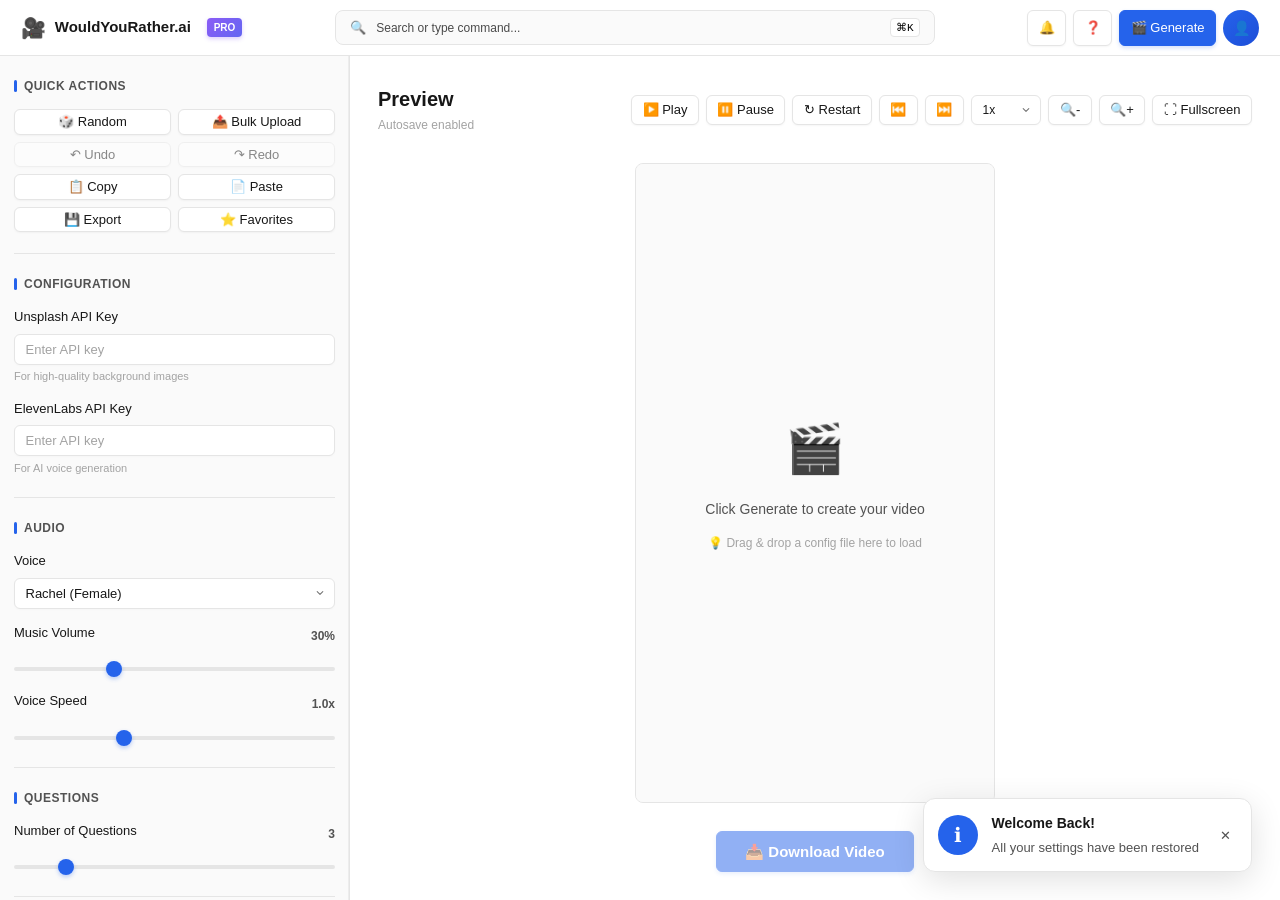
==== src/index.html @ 255e32c6 "Upload CLAUDE project files" ====
<!DOCTYPE html>
<html lang="en">
<head>
    <meta charset="UTF-8">
    <meta name="viewport" content="width=device-width, initial-scale=1.0">
    <title>WouldYouRather.ai</title>
    <link rel="icon" href="favicon.ico">
    <link rel="stylesheet" href="css/style.css">
    <link rel="stylesheet" href="css/saas-components.css">
</head>
<body>
    <!-- Top Navigation -->
    <nav class="topnav">
        <div class="nav-brand">
            <span class="nav-icon">🎥</span>
            <span class="nav-title">WouldYouRather.ai</span>
            <span class="nav-badge">Pro</span>
        </div>

        <!-- Command Palette Trigger -->
        <div class="nav-search">
            <button class="search-trigger tooltip" id="commandPalette" data-tooltip="Command Palette (⌘K)">
                <span>🔍</span>
                <span style="font-size: 12px; opacity: 0.7;">Search or type command...</span>
                <kbd style="margin-left: auto;">⌘K</kbd>
            </button>
        </div>

        <div class="nav-actions">
            <button class="btn btn-sm tooltip" id="notificationsBtn" data-tooltip="Notifications">
                <span class="notification-badge" style="display: none;">0</span>
                🔔
            </button>
            <button class="btn btn-sm tooltip" id="helpBtn" data-tooltip="Help & Documentation">❓</button>
            <button class="btn btn-sm btn-primary tooltip" id="generateBtn" data-tooltip="Generate Video (G)">🎬 Generate</button>

            <!-- Profile Dropdown -->
            <div class="profile-dropdown">
                <button class="profile-btn tooltip" id="profileBtn" data-tooltip="Account Settings">
                    <div class="profile-avatar">👤</div>
                </button>
                <div class="profile-menu hidden" id="profileMenu">
                    <div class="profile-header">
                        <div class="profile-avatar-large">👤</div>
                        <div>
                            <div class="profile-name">User</div>
                            <div class="profile-email">user@example.com</div>
                        </div>
                    </div>
                    <div class="profile-menu-items">
                        <a href="#" class="profile-menu-item" id="dashboardLink">📊 Dashboard</a>
                        <a href="#" class="profile-menu-item" id="projectsLink">📁 Projects</a>
                        <a href="#" class="profile-menu-item" id="analyticsLink">📈 Analytics</a>
                        <a href="#" class="profile-menu-item" id="settingsLink">⚙️ Settings</a>
                        <a href="#" class="profile-menu-item" id="billingLink">💳 Billing</a>
                        <div class="profile-menu-divider"></div>
                        <a href="#" class="profile-menu-item" id="themeToggle">🌙 Dark Mode</a>
                        <a href="#" class="profile-menu-item" id="keyboardShortcuts">⌨️ Shortcuts</a>
                        <a href="#" class="profile-menu-item">🚪 Sign Out</a>
                    </div>
                </div>
            </div>
        </div>
    </nav>

    <!-- Main Layout: Split Workspace -->
    <main class="workspace">
        <!-- Left: Settings Sidebar -->
        <aside class="sidebar">
            <div class="sidebar-scroll">
                <!-- Quick Actions -->
                <section class="section">
                    <h2 class="section-title">Quick Actions</h2>
                    <div class="quick-actions-grid">
                        <button class="btn btn-sm tooltip" id="randomPromptBtn" data-tooltip="Generate random prompt">🎲 Random</button>
                        <button class="btn btn-sm tooltip" id="bulkUploadBtn" data-tooltip="Upload multiple prompts">📤 Bulk Upload</button>
                        <button class="btn btn-sm tooltip" id="undoBtn" data-tooltip="Undo last change (Ctrl+Z)">↶ Undo</button>
                        <button class="btn btn-sm tooltip" id="redoBtn" data-tooltip="Redo last change (Ctrl+Y)">↷ Redo</button>
                        <button class="btn btn-sm tooltip" id="copySettingsBtn" data-tooltip="Copy settings to clipboard">📋 Copy</button>
                        <button class="btn btn-sm tooltip" id="pasteSettingsBtn" data-tooltip="Paste settings from clipboard">📄 Paste</button>
                        <button class="btn btn-sm tooltip" id="exportJsonBtn" data-tooltip="Export as JSON file">💾 Export</button>
                        <button class="btn btn-sm tooltip" id="favoritesBtn" data-tooltip="View saved favorites">⭐ Favorites</button>
                    </div>
                </section>

                <!-- API Configuration -->
                <section class="section">
                    <h2 class="section-title">Configuration</h2>
                    <div class="field">
                        <label class="label">Unsplash API Key</label>
                        <input type="text" class="input" id="unsplashKey" placeholder="Enter API key">
                        <small style="display: block; margin-top: 0.25rem; font-size: 11px; color: var(--text-lighter);">For high-quality background images</small>
                    </div>
                    <div class="field">
                        <label class="label">ElevenLabs API Key</label>
                        <input type="text" class="input" id="elevenlabsKey" placeholder="Enter API key">
                        <small style="display: block; margin-top: 0.25rem; font-size: 11px; color: var(--text-lighter);">For AI voice generation</small>
                    </div>
                </section>

                <!-- Audio Settings -->
                <section class="section">
                    <h2 class="section-title">Audio</h2>
                    <div class="field">
                        <label class="label">Voice</label>
                        <select class="input" id="voiceSelect">
                            <option value="21m00Tcm4TlvDq8ikWAM">Rachel (Female)</option>
                            <option value="AZnzlk1XvdvUeBnXmlld">Domi (Female)</option>
                            <option value="EXAVITQu4vr4xnSDxMaL">Bella (Female)</option>
                            <option value="ErXwobaYiN019PkySvjV">Antoni (Male)</option>
                            <option value="MF3mGyEYCl7XYWbV9V6O">Elli (Female)</option>
                            <option value="TxGEqnHWrfWFTfGW9XjX">Josh (Male)</option>
                            <option value="VR6AewLTigWG4xSOukaG">Arnold (Male)</option>
                            <option value="pNInz6obpgDQGcFmaJgB">Adam (Male)</option>
                        </select>
                    </div>
                    <div class="field">
                        <div class="field-row">
                            <label class="label">Music Volume</label>
                            <span class="field-value" id="volumeValue">30%</span>
                        </div>
                        <input type="range" class="slider" id="musicVolume" min="0" max="100" value="30">
                    </div>
                    <div class="field">
                        <div class="field-row">
                            <label class="label">Voice Speed</label>
                            <span class="field-value" id="voiceSpeedValue">1.0x</span>
                        </div>
                        <input type="range" class="slider" id="voiceSpeed" min="0.5" max="2" step="0.1" value="1">
                    </div>
                </section>

                <!-- Question Settings -->
                <section class="section">
                    <h2 class="section-title">Questions</h2>
                    <div class="field">
                        <div class="field-row">
                            <label class="label">Number of Questions</label>
                            <span class="field-value" id="questionCountValue">3</span>
                        </div>
                        <input type="range" class="slider" id="questionCount" min="1" max="15" value="3">
                    </div>
                </section>

                <!-- Timing Controls -->
                <section class="section">
                    <h2 class="section-title">Timing</h2>
                    <div class="field-grid">
                        <div class="field">
                            <div class="field-row">
                                <label class="label">Question Duration</label>
                                <span class="field-value" id="questionDurationValue">3s</span>
                            </div>
                            <input type="range" class="slider" id="questionDuration" min="1" max="10" step="0.5" value="3">
                        </div>
                        <div class="field">
                            <div class="field-row">
                                <label class="label">Option Duration</label>
                                <span class="field-value" id="optionDurationValue">2s</span>
                            </div>
                            <input type="range" class="slider" id="optionDuration" min="1" max="8" step="0.5" value="2">
                        </div>
                        <div class="field">
                            <div class="field-row">
                                <label class="label">Pause Duration</label>
                                <span class="field-value" id="pauseDurationValue">1s</span>
                            </div>
                            <input type="range" class="slider" id="pauseDuration" min="0" max="5" step="0.5" value="1">
                        </div>
                        <div class="field">
                            <div class="field-row">
                                <label class="label">Transition Speed</label>
                                <span class="field-value" id="transitionSpeedValue">0.5s</span>
                            </div>
                            <input type="range" class="slider" id="transitionSpeed" min="0.1" max="2" step="0.1" value="0.5">
                        </div>
                    </div>
                </section>

                <!-- Visual Settings -->
                <section class="section">
                    <h2 class="section-title">Visual</h2>
                    <div class="field-grid">
                        <div class="field">
                            <label class="label">Text Color</label>
                            <input type="color" class="input input-color" id="textColor" value="#ffffff">
                        </div>
                        <div class="field">
                            <label class="label">Background Color</label>
                            <input type="color" class="input input-color" id="bgColor" value="#000000">
                        </div>
                        <div class="field">
                            <label class="label">Font Size</label>
                            <select class="input" id="fontSize">
                                <option value="small">Small</option>
                                <option value="medium" selected>Medium</option>
                                <option value="large">Large</option>
                                <option value="xl">Extra Large</option>
                            </select>
                        </div>
                        <div class="field">
                            <label class="label">Image Filter</label>
                            <select class="input" id="imageFilter">
                                <option value="none">None</option>
                                <option value="blur">Blur</option>
                                <option value="darken">Darken</option>
                                <option value="grayscale">Grayscale</option>
                            </select>
                        </div>
                    </div>
                    <div class="field">
                        <div class="field-row">
                            <label class="label">Image Zoom</label>
                            <span class="field-value" id="imageZoomValue">1.2x</span>
                        </div>
                        <input type="range" class="slider" id="imageZoom" min="1" max="2" step="0.1" value="1.2">
                    </div>
                </section>

                <!-- Engagement Options -->
                <section class="section">
                    <h2 class="section-title">Engagement</h2>
                    <div class="engagement-grid">
                        <label class="checkbox">
                            <input type="checkbox" id="commentEngagement" checked>
                            <span>Comment Hook</span>
                        </label>
                        <label class="checkbox">
                            <input type="checkbox" id="shareEngagement" checked>
                            <span>Share Hook</span>
                        </label>
                        <label class="checkbox">
                            <input type="checkbox" id="followEngagement">
                            <span>Follow Hook</span>
                        </label>
                        <label class="checkbox">
                            <input type="checkbox" id="likeEngagement">
                            <span>Like Hook</span>
                        </label>
                    </div>
                </section>

                <!-- Timing Presets -->
                <section class="section">
                    <h2 class="section-title">Presets</h2>
                    <div class="preset-grid">
                        <button class="preset" onclick="videoGenerator.applyPreset('fast')">⚡ Fast</button>
                        <button class="preset preset-active" onclick="videoGenerator.applyPreset('balanced')">⚖️ Balanced</button>
                        <button class="preset" onclick="videoGenerator.applyPreset('cinematic')">🎬 Cinematic</button>
                        <button class="preset" onclick="videoGenerator.applyPreset('viral')">🔥 Viral</button>
                    </div>
                </section>

                <!-- Quick Templates -->
                <section class="section">
                    <h2 class="section-title">Quick Templates</h2>
                    <div class="field">
                        <select class="input" id="templateSelect">
                            <option value="">Select template...</option>
                            <option value="youtube-shorts">YouTube Shorts</option>
                            <option value="tiktok">TikTok Viral</option>
                            <option value="instagram-reels">Instagram Reels</option>
                            <option value="professional">Professional</option>
                            <option value="minimalist">Minimalist</option>
                            <option value="colorful">Colorful & Bold</option>
                        </select>
                    </div>
                    <button class="btn btn-sm" id="saveTemplateBtn" style="width: 100%; margin-top: 0.5rem;">💾 Save Current as Template</button>
                </section>

                <!-- Output Settings -->
                <section class="section">
                    <h2 class="section-title">Output</h2>
                    <div class="field-grid">
                        <div class="field">
                            <label class="label">Quality</label>
                            <select class="input" id="videoQuality">
                                <option value="720">720p (HD)</option>
                                <option value="1080" selected>1080p (Full HD)</option>
                                <option value="1440">1440p (2K)</option>
                                <option value="2160">2160p (4K)</option>
                            </select>
                        </div>
                        <div class="field">
                            <label class="label">Frame Rate</label>
                            <select class="input" id="fps">
                                <option value="24">24 FPS (Cinema)</option>
                                <option value="30" selected>30 FPS (Standard)</option>
                                <option value="60">60 FPS (Smooth)</option>
                            </select>
                        </div>
                    </div>
                    <div class="field">
                        <label class="label">Aspect Ratio</label>
                        <select class="input" id="aspectRatio">
                            <option value="9:16" selected>9:16 (Vertical - TikTok/Reels)</option>
                            <option value="1:1">1:1 (Square - Instagram)</option>
                            <option value="16:9">16:9 (Horizontal - YouTube)</option>
                            <option value="4:5">4:5 (Portrait - Instagram)</option>
                        </select>
                    </div>
                </section>

                <!-- Advanced Options -->
                <section class="section">
                    <h2 class="section-title">Advanced</h2>
                    <label class="checkbox">
                        <input type="checkbox" id="autoGenerate">
                        <span>Auto-generate on settings change</span>
                    </label>
                    <label class="checkbox">
                        <input type="checkbox" id="autoDownload">
                        <span>Auto-download when complete</span>
                    </label>
                    <label class="checkbox">
                        <input type="checkbox" id="showTimestamps" checked>
                        <span>Show timestamps in preview</span>
                    </label>
                    <label class="checkbox">
                        <input type="checkbox" id="enableAnimations" checked>
                        <span>Enable text animations</span>
                    </label>
                    <label class="checkbox">
                        <input type="checkbox" id="loopPreview">
                        <span>Loop preview playback</span>
                    </label>
                    <label class="checkbox">
                        <input type="checkbox" id="showNotifications" checked>
                        <span>Show desktop notifications</span>
                    </label>
                </section>

                <!-- Recent History -->
                <section class="section">
                    <h2 class="section-title">Recent History</h2>
                    <div id="recentHistory" style="font-size: 12px; color: var(--text-light);">
                        <p style="padding: 0.5rem; text-align: center;">No recent projects</p>
                    </div>
                </section>
            </div>
        </aside>

        <!-- Center: Preview Area -->
        <section class="preview-area">
            <div class="preview-header">
                <div>
                    <h1 class="preview-title">Preview</h1>
                    <small style="font-size: 12px; color: var(--text-lighter);" id="autosaveStatus">Autosave enabled</small>
                </div>
                <div class="preview-actions">
                    <button class="btn btn-sm tooltip" id="playBtn" data-tooltip="Play Preview (Space)">▶️ Play</button>
                    <button class="btn btn-sm tooltip" id="pauseBtn" data-tooltip="Pause Preview (Space)">⏸️ Pause</button>
                    <button class="btn btn-sm tooltip" id="restartBtn" data-tooltip="Restart Preview (R)">↻ Restart</button>
                    <button class="btn btn-sm tooltip" id="prevFrameBtn" data-tooltip="Previous Frame (←)">⏮️</button>
                    <button class="btn btn-sm tooltip" id="nextFrameBtn" data-tooltip="Next Frame (→)">⏭️</button>
                    <select class="input" id="playbackSpeed" style="width: auto; font-size: 12px;">
                        <option value="0.25">0.25x</option>
                        <option value="0.5">0.5x</option>
                        <option value="1" selected>1x</option>
                        <option value="1.5">1.5x</option>
                        <option value="2">2x</option>
                    </select>
                    <button class="btn btn-sm tooltip" id="zoomOutBtn" data-tooltip="Zoom Out">🔍-</button>
                    <button class="btn btn-sm tooltip" id="zoomInBtn" data-tooltip="Zoom In">🔍+</button>
                    <button class="btn btn-sm tooltip" id="fullscreenBtn" data-tooltip="Fullscreen (F)">⛶ Fullscreen</button>
                </div>
            </div>

            <!-- Video Canvas -->
            <div class="canvas-wrapper">
                <div class="canvas-container" id="dropZone">
                    <canvas id="previewCanvas" class="canvas"></canvas>
                    <div class="canvas-overlay" id="previewOverlay">
                        <div class="overlay-icon">🎬</div>
                        <p class="overlay-text">Click Generate to create your video</p>
                        <p style="font-size: 12px; color: var(--text-lighter); margin-top: 1rem;">💡 Drag & drop a config file here to load</p>
                    </div>
                </div>
            </div>

            <!-- Timeline -->
            <div class="timeline" id="timelineContainer" style="display: none;">
                <div class="timeline-header">
                    <span class="timeline-time" id="currentTime">0:00</span>
                    <span class="timeline-time" id="totalDuration">0:00</span>
                </div>
                <div class="timeline-track" id="timelineTrack"></div>
            </div>

            <!-- Status -->
            <div class="status hidden" id="statusPanel">
                <div class="status-info">
                    <span class="status-icon">⏳</span>
                    <span class="status-text" id="statusText">Generating...</span>
                </div>
                <div class="status-bar">
                    <div class="status-progress" id="progressFill"></div>
                </div>
            </div>

            <!-- Download -->
            <div class="download-area">
                <button class="btn btn-large btn-primary tooltip" id="downloadBtn" data-tooltip="Download Video (D)" disabled>
                    <span>📥 Download Video</span>
                </button>
            </div>
        </section>
    </main>

    <!-- Hidden Elements -->
    <input type="file" id="configFileInput" accept=".json" style="display: none;">

    <!-- Keyboard Shortcuts Modal -->
    <div class="modal hidden" id="shortcutsModal">
        <div class="modal-overlay" id="shortcutsOverlay"></div>
        <div class="modal-content">
            <div class="modal-header">
                <h2 class="modal-title">⌨️ Keyboard Shortcuts</h2>
                <button class="modal-close" id="closeShortcuts">✕</button>
            </div>
            <div class="modal-body">
                <div class="shortcuts-grid">
                    <div class="shortcut-item">
                        <kbd>Space</kbd>
                        <span>Play/Pause</span>
                    </div>
                    <div class="shortcut-item">
                        <kbd>R</kbd>
                        <span>Restart</span>
                    </div>
                    <div class="shortcut-item">
                        <kbd>G</kbd>
                        <span>Generate</span>
                    </div>
                    <div class="shortcut-item">
                        <kbd>D</kbd>
                        <span>Download</span>
                    </div>
                    <div class="shortcut-item">
                        <kbd>S</kbd>
                        <span>Save Config</span>
                    </div>
                    <div class="shortcut-item">
                        <kbd>L</kbd>
                        <span>Load Config</span>
                    </div>
                    <div class="shortcut-item">
                        <kbd>P</kbd>
                        <span>Prompts</span>
                    </div>
                    <div class="shortcut-item">
                        <kbd>T</kbd>
                        <span>Toggle Theme</span>
                    </div>
                    <div class="shortcut-item">
                        <kbd>F</kbd>
                        <span>Fullscreen</span>
                    </div>
                    <div class="shortcut-item">
                        <kbd>←</kbd>
                        <span>Previous Frame</span>
                    </div>
                    <div class="shortcut-item">
                        <kbd>→</kbd>
                        <span>Next Frame</span>
                    </div>
                    <div class="shortcut-item">
                        <kbd>Ctrl+Z</kbd>
                        <span>Undo</span>
                    </div>
                    <div class="shortcut-item">
                        <kbd>Ctrl+Y</kbd>
                        <span>Redo</span>
                    </div>
                    <div class="shortcut-item">
                        <kbd>Ctrl+C</kbd>
                        <span>Copy Settings</span>
                    </div>
                    <div class="shortcut-item">
                        <kbd>Ctrl+V</kbd>
                        <span>Paste Settings</span>
                    </div>
                    <div class="shortcut-item">
                        <kbd>?</kbd>
                        <span>Show Shortcuts</span>
                    </div>
                </div>
            </div>
        </div>
    </div>

    <!-- Favorites Modal -->
    <div class="modal hidden" id="favoritesModal">
        <div class="modal-overlay" id="favoritesOverlay"></div>
        <div class="modal-content">
            <div class="modal-header">
                <h2 class="modal-title">⭐ Favorite Settings</h2>
                <button class="modal-close" id="closeFavorites">✕</button>
            </div>
            <div class="modal-body">
                <div id="favoritesList" style="display: grid; gap: 0.75rem;">
                    <p style="text-align: center; color: var(--text-light);">No favorites saved yet</p>
                </div>
            </div>
        </div>
    </div>

    <!-- Notification Toast -->
    <div class="toast hidden" id="notificationToast">
        <div class="toast-icon" id="toastIcon">✓</div>
        <div class="toast-content">
            <div class="toast-title" id="toastTitle">Success</div>
            <div class="toast-message" id="toastMessage">Action completed successfully</div>
        </div>
        <button class="toast-close" id="toastClose">✕</button>
    </div>

    <!-- Comparison View -->
    <div class="modal hidden" id="comparisonModal">
        <div class="modal-overlay" id="comparisonOverlay"></div>
        <div class="modal-content" style="max-width: 1200px;">
            <div class="modal-header">
                <h2 class="modal-title">⚖️ Settings Comparison</h2>
                <button class="modal-close" id="closeComparison">✕</button>
            </div>
            <div class="modal-body">
                <div style="display: grid; grid-template-columns: 1fr 1fr; gap: 2rem;">
                    <div>
                        <h3 style="font-size: 14px; font-weight: 600; margin-bottom: 1rem;">Current Settings</h3>
                        <div id="currentSettingsView" style="font-size: 12px; font-family: monospace; background: var(--surface); padding: 1rem; border-radius: 6px; max-height: 400px; overflow-y: auto;"></div>
                    </div>
                    <div>
                        <h3 style="font-size: 14px; font-weight: 600; margin-bottom: 1rem;">Saved Settings</h3>
                        <div id="savedSettingsView" style="font-size: 12px; font-family: monospace; background: var(--surface); padding: 1rem; border-radius: 6px; max-height: 400px; overflow-y: auto;"></div>
                    </div>
                </div>
            </div>
        </div>
    </div>

    <!-- Command Palette -->
    <div class="modal hidden" id="commandPaletteModal">
        <div class="modal-overlay" id="commandPaletteOverlay"></div>
        <div class="command-palette">
            <div class="command-search">
                <span class="command-search-icon">🔍</span>
                <input type="text" class="command-input" id="commandInput" placeholder="Type a command or search..." autocomplete="off">
                <kbd>ESC</kbd>
            </div>
            <div class="command-results" id="commandResults">
                <div class="command-section">
                    <div class="command-section-title">Quick Actions</div>
                    <div class="command-item" data-action="generate">
                        <span class="command-icon">🎬</span>
                        <div class="command-info">
                            <div class="command-name">Generate Video</div>
                            <div class="command-desc">Create a new video with current settings</div>
                        </div>
                        <kbd>G</kbd>
                    </div>
                    <div class="command-item" data-action="save">
                        <span class="command-icon">💾</span>
                        <div class="command-info">
                            <div class="command-name">Save Settings</div>
                            <div class="command-desc">Save current configuration</div>
                        </div>
                        <kbd>S</kbd>
                    </div>
                    <div class="command-item" data-action="export">
                        <span class="command-icon">📤</span>
                        <div class="command-info">
                            <div class="command-name">Export as JSON</div>
                            <div class="command-desc">Download settings file</div>
                        </div>
                    </div>
                </div>
                <div class="command-section">
                    <div class="command-section-title">Navigation</div>
                    <div class="command-item" data-action="dashboard">
                        <span class="command-icon">📊</span>
                        <div class="command-info">
                            <div class="command-name">Dashboard</div>
                            <div class="command-desc">View analytics and overview</div>
                        </div>
                    </div>
                    <div class="command-item" data-action="projects">
                        <span class="command-icon">📁</span>
                        <div class="command-info">
                            <div class="command-name">Projects</div>
                            <div class="command-desc">Manage all your projects</div>
                        </div>
                    </div>
                    <div class="command-item" data-action="analytics">
                        <span class="command-icon">📈</span>
                        <div class="command-info">
                            <div class="command-name">Analytics</div>
                            <div class="command-desc">Detailed usage statistics</div>
                        </div>
                    </div>
                </div>
                <div class="command-section">
                    <div class="command-section-title">Templates</div>
                    <div class="command-item" data-action="template-youtube">
                        <span class="command-icon">📺</span>
                        <div class="command-info">
                            <div class="command-name">YouTube Shorts Template</div>
                            <div class="command-desc">Optimized for YouTube vertical content</div>
                        </div>
                    </div>
                    <div class="command-item" data-action="template-tiktok">
                        <span class="command-icon">🎵</span>
                        <div class="command-info">
                            <div class="command-name">TikTok Viral Template</div>
                            <div class="command-desc">Perfect for TikTok engagement</div>
                        </div>
                    </div>
                </div>
            </div>
        </div>
    </div>

    <!-- Dashboard View -->
    <div class="view-container hidden" id="dashboardView">
        <div class="view-content">
            <div class="view-header">
                <h1 class="view-title">📊 Dashboard</h1>
                <button class="btn btn-sm" onclick="showView('workspace')">← Back to Editor</button>
            </div>

            <!-- Stats Grid -->
            <div class="stats-grid">
                <div class="stat-card">
                    <div class="stat-icon">🎬</div>
                    <div class="stat-value">0</div>
                    <div class="stat-label">Videos Created</div>
                    <div class="stat-change neutral">Start creating videos</div>
                </div>
                <div class="stat-card">
                    <div class="stat-icon">⏱️</div>
                    <div class="stat-value">0s</div>
                    <div class="stat-label">Total Duration</div>
                    <div class="stat-change neutral">-</div>
                </div>
                <div class="stat-card">
                    <div class="stat-icon">💾</div>
                    <div class="stat-value">0 B</div>
                    <div class="stat-label">Storage Used</div>
                    <div class="stat-change neutral">-</div>
                </div>
                <div class="stat-card">
                    <div class="stat-icon">📈</div>
                    <div class="stat-value">-</div>
                    <div class="stat-label">Total Views</div>
                    <div class="stat-change neutral">Coming soon</div>
                </div>
            </div>

            <!-- Activity -->
            <div class="dashboard-section">
                <h2 class="section-header">Recent Activity</h2>
                <div class="activity-list">
                    <p style="text-align: center; padding: 2rem; color: var(--text-light);">No activity yet</p>
                </div>
            </div>
        </div>
    </div>

    <!-- Projects View -->
    <div class="view-container hidden" id="projectsView">
        <div class="view-content">
            <div class="view-header">
                <h1 class="view-title">📁 Projects</h1>
                <div style="display: flex; gap: 0.5rem;">
                    <button class="btn btn-sm btn-primary" id="newProjectBtn">+ New Project</button>
                    <button class="btn btn-sm" onclick="showView('workspace')">← Back to Editor</button>
                </div>
            </div>

            <!-- Project Filters -->
            <div class="project-filters">
                <input type="text" class="input" placeholder="🔍 Search projects..." id="projectSearch">
                <select class="input" id="projectSort">
                    <option>Sort by: Recent</option>
                    <option>Sort by: Name</option>
                    <option>Sort by: Date Created</option>
                    <option>Sort by: Last Modified</option>
                </select>
                <select class="input" id="projectFilter">
                    <option>All Projects</option>
                    <option>YouTube Shorts</option>
                    <option>TikTok</option>
                    <option>Instagram Reels</option>
                    <option>Archived</option>
                </select>
            </div>

            <!-- Projects Grid -->
            <div class="projects-grid" id="projectsGrid">
                <!-- Projects will be rendered here -->
            </div>
        </div>
    </div>

    <!-- Analytics View -->
    <div class="view-container hidden" id="analyticsView">
        <div class="view-content">
            <div class="view-header">
                <h1 class="view-title">📈 Analytics</h1>
                <button class="btn btn-sm" onclick="showView('workspace')">← Back to Editor</button>
            </div>

            <!-- Analytics coming soon -->
            <div style="text-align: center; padding: 4rem; color: var(--text-light);">
                <div style="font-size: 64px; margin-bottom: 1rem;">📊</div>
                <h2 style="font-size: 24px; margin-bottom: 0.5rem;">Analytics Dashboard</h2>
                <p>Detailed analytics and insights coming soon</p>
            </div>
        </div>
    </div>

    <!-- Notifications Panel -->
    <div class="notifications-panel hidden" id="notificationsPanel">
        <div class="notifications-header">
            <h3>Notifications</h3>
            <button class="btn btn-sm">Mark all read</button>
        </div>
        <div class="notifications-list">
            <p style="text-align: center; padding: 2rem; color: var(--text-light);">No notifications yet</p>
        </div>
    </div>

    <!-- Scripts -->
    <script src="config.js"></script>
    <script src="js/app-enhancements.js"></script>
    <script src="js/advanced-features.js"></script>
    <script src="js/saas-features.js"></script>
    <script src="js/prompt-manager.js"></script>
    <script src="js/engagement-manager.js"></script>
    <script src="libs/ffmpeg/ffmpeg.js"></script>
    <script src="js/video-generator.js"></script>
    <script src="js/app.js"></script>
</body>
</html>
---- src/css/style.css ----
/* ============================================
   PRODUCTION-READY 2025 LAYOUT
   Completely New Structure
   ============================================ */

/* === RESET === */
* {
    margin: 0;
    padding: 0;
    box-sizing: border-box;
}

/* === DESIGN SYSTEM === */
:root {
    /* Colors */
    --gray-50: #fafafa;
    --gray-100: #f5f5f5;
    --gray-200: #e5e5e5;
    --gray-300: #d4d4d4;
    --gray-400: #a3a3a3;
    --gray-500: #737373;
    --gray-600: #525252;
    --gray-700: #404040;
    --gray-800: #262626;
    --gray-900: #171717;

    --blue: #2563eb;
    --blue-hover: #1d4ed8;
    --green: #16a34a;
    --red: #dc2626;

    /* Theme */
    --bg: #ffffff;
    --surface: #fafafa;
    --border: #e5e5e5;
    --text: #171717;
    --text-light: #525252;
    --text-lighter: #a3a3a3;

    /* Spacing */
    --gap: 1rem;
    --section-gap: 1.5rem;

    /* Layout */
    --nav-height: 56px;
    --sidebar-width: 420px;
}

/* Dark Mode */
@media (prefers-color-scheme: dark) {
    :root {
        --bg: #0a0a0a;
        --surface: #171717;
        --border: #262626;
        --text: #fafafa;
        --text-light: #a3a3a3;
        --text-lighter: #737373;
    }
}

/* === BASE === */
html, body {
    height: 100%;
    font-family: -apple-system, BlinkMacSystemFont, "Segoe UI", Roboto, sans-serif;
    font-size: 14px;
    line-height: 1.5;
    color: var(--text);
    background: var(--bg);
    -webkit-font-smoothing: antialiased;
}

/* === TOP NAVIGATION === */
.topnav {
    height: var(--nav-height);
    display: flex;
    align-items: center;
    justify-content: space-between;
    padding: 0 1.5rem;
    border-bottom: 1px solid var(--border);
    background: var(--bg);
    position: sticky;
    top: 0;
    z-index: 100;
    backdrop-filter: blur(8px);
    background: rgba(255, 255, 255, 0.95);
}

.topnav > * {
    max-width: 2400px;
}

@media (prefers-color-scheme: dark) {
    .topnav {
        background: rgba(10, 10, 10, 0.95);
    }
}

.nav-brand {
    display: flex;
    align-items: center;
    gap: 0.625rem;
    font-weight: 600;
    font-size: 15px;
}

.nav-icon {
    font-size: 20px;
}

.nav-actions {
    display: flex;
    gap: 0.5rem;
}

/* === WORKSPACE === */
.workspace {
    display: grid;
    grid-template-columns: var(--sidebar-width) 1fr;
    height: calc(100vh - var(--nav-height));
    max-width: 2400px;
    margin: 0 auto;
    box-shadow: 0 0 0 1px var(--border);
}

/* === SIDEBAR === */
.sidebar {
    border-right: 1px solid var(--border);
    background: var(--surface);
    overflow: hidden;
    box-shadow: inset -1px 0 0 rgba(0, 0, 0, 0.05);
}

.sidebar-scroll {
    height: 100%;
    overflow-y: auto;
    padding: 1.5rem 1rem;
}

.sidebar-scroll:hover {
    padding-right: 0.875rem;
}

.sidebar-scroll::-webkit-scrollbar {
    width: 6px;
}

.sidebar-scroll::-webkit-scrollbar-thumb {
    background: var(--border);
    border-radius: 3px;
}

/* Section */
.section {
    margin-bottom: var(--section-gap);
    padding-bottom: var(--section-gap);
    border-bottom: 1px solid var(--border);
    animation: fadeIn 400ms ease;
}

@keyframes fadeIn {
    from {
        opacity: 0;
        transform: translateY(8px);
    }
    to {
        opacity: 1;
        transform: translateY(0);
    }
}

.section:last-child {
    border-bottom: none;
}

.section-title {
    font-size: 12px;
    font-weight: 600;
    text-transform: uppercase;
    letter-spacing: 0.5px;
    color: var(--text-light);
    margin-bottom: 1rem;
    display: flex;
    align-items: center;
    gap: 0.5rem;
}

.section-title::before {
    content: '';
    width: 3px;
    height: 12px;
    background: var(--blue);
    border-radius: 2px;
}

/* Field */
.field {
    margin-bottom: 1rem;
}

.field:last-child {
    margin-bottom: 0;
}

.field-row {
    display: flex;
    justify-content: space-between;
    align-items: center;
    margin-bottom: 0.5rem;
}

.label {
    display: block;
    font-size: 13px;
    font-weight: 500;
    color: var(--text);
    margin-bottom: 0.5rem;
}

.field-value {
    font-size: 12px;
    font-weight: 600;
    color: var(--text-light);
    font-variant-numeric: tabular-nums;
}

/* Input */
.input {
    width: 100%;
    padding: 0.5rem 0.75rem;
    font-size: 13px;
    font-family: inherit;
    color: var(--text);
    background: var(--bg);
    border: 1px solid var(--border);
    border-radius: 6px;
    outline: none;
    transition: all 200ms ease;
    box-shadow: 0 1px 2px rgba(0, 0, 0, 0.02);
}

.input:hover {
    border-color: var(--gray-400);
}

.input:focus {
    border-color: var(--blue);
    box-shadow: 0 0 0 3px rgba(37, 99, 235, 0.1);
}

.input::placeholder {
    color: var(--text-lighter);
}

select.input {
    cursor: pointer;
    appearance: none;
    background-image: url("data:image/svg+xml,%3Csvg xmlns='http://www.w3.org/2000/svg' fill='none' viewBox='0 0 20 20'%3E%3Cpath stroke='%23737373' stroke-linecap='round' stroke-linejoin='round' stroke-width='1.5' d='M6 8l4 4 4-4'/%3E%3C/svg%3E");
    background-position: right 0.5rem center;
    background-repeat: no-repeat;
    background-size: 1rem;
    padding-right: 2rem;
}

/* Slider */
.slider {
    -webkit-appearance: none;
    width: 100%;
    height: 4px;
    background: var(--border);
    border-radius: 2px;
    outline: none;
    cursor: pointer;
    transition: all 200ms ease;
}

.slider:hover {
    height: 5px;
}

.slider::-webkit-slider-thumb {
    -webkit-appearance: none;
    width: 16px;
    height: 16px;
    background: var(--blue);
    border-radius: 50%;
    cursor: pointer;
    transition: all 200ms ease;
    box-shadow: 0 2px 4px rgba(37, 99, 235, 0.3);
}

.slider::-webkit-slider-thumb:hover {
    transform: scale(1.15);
    box-shadow: 0 3px 8px rgba(37, 99, 235, 0.4);
}

.slider::-moz-range-thumb {
    width: 16px;
    height: 16px;
    background: var(--blue);
    border: none;
    border-radius: 50%;
    cursor: pointer;
    transition: all 200ms ease;
    box-shadow: 0 2px 4px rgba(37, 99, 235, 0.3);
}

.slider::-moz-range-thumb:hover {
    transform: scale(1.15);
    box-shadow: 0 3px 8px rgba(37, 99, 235, 0.4);
}

/* Checkbox */
.checkbox {
    display: flex;
    align-items: center;
    gap: 0.5rem;
    padding: 0.5rem 0;
    cursor: pointer;
    user-select: none;
    transition: all 200ms ease;
}

.checkbox:hover {
    padding-left: 0.25rem;
}

.checkbox input[type="checkbox"] {
    width: 18px;
    height: 18px;
    border: 2px solid var(--border);
    border-radius: 4px;
    cursor: pointer;
    appearance: none;
    background: var(--bg);
    transition: all 200ms ease;
    flex-shrink: 0;
    position: relative;
}

.checkbox input[type="checkbox"]:hover {
    border-color: var(--blue);
}

.checkbox input[type="checkbox"]:checked {
    background: var(--blue);
    border-color: var(--blue);
    box-shadow: 0 2px 4px rgba(37, 99, 235, 0.2);
}

.checkbox input[type="checkbox"]:checked::after {
    content: '✓';
    display: block;
    text-align: center;
    color: white;
    font-size: 11px;
    font-weight: 700;
    line-height: 14px;
    animation: checkmark 200ms ease;
}

@keyframes checkmark {
    0% {
        transform: scale(0) rotate(-45deg);
        opacity: 0;
    }
    50% {
        transform: scale(1.2) rotate(0deg);
    }
    100% {
        transform: scale(1) rotate(0deg);
        opacity: 1;
    }
}

.checkbox span {
    font-size: 13px;
    color: var(--text);
    transition: color 200ms ease;
}

.checkbox:hover span {
    color: var(--blue);
}

/* Quick Actions Grid */
.quick-actions-grid {
    display: grid;
    grid-template-columns: repeat(2, 1fr);
    gap: 0.5rem;
}

@media (min-width: 1600px) {
    .quick-actions-grid {
        grid-template-columns: repeat(4, 1fr);
    }
}

/* Field Grid */
.field-grid {
    display: grid;
    grid-template-columns: repeat(2, 1fr);
    gap: 1rem;
}

/* Engagement Grid */
.engagement-grid {
    display: grid;
    grid-template-columns: repeat(2, 1fr);
    gap: 0.5rem;
}

/* Preset Grid */
.preset-grid {
    display: grid;
    grid-template-columns: repeat(2, 1fr);
    gap: 0.5rem;
}

.preset {
    padding: 0.75rem;
    font-size: 13px;
    font-weight: 500;
    text-align: center;
    background: var(--bg);
    border: 1px solid var(--border);
    border-radius: 6px;
    cursor: pointer;
    transition: all 200ms ease;
    box-shadow: 0 1px 2px rgba(0, 0, 0, 0.04);
    position: relative;
    overflow: hidden;
}

.preset::before {
    content: '';
    position: absolute;
    inset: 0;
    background: linear-gradient(135deg, transparent 0%, rgba(37, 99, 235, 0.05) 100%);
    opacity: 0;
    transition: opacity 200ms ease;
}

.preset:hover {
    border-color: var(--blue);
    transform: translateY(-1px);
    box-shadow: 0 2px 4px rgba(0, 0, 0, 0.08);
}

.preset:hover::before {
    opacity: 1;
}

.preset-active {
    background: var(--blue);
    border-color: var(--blue);
    color: white;
    box-shadow: 0 2px 8px rgba(37, 99, 235, 0.3);
}

.preset-active::before {
    display: none;
}

/* Color Input */
.input-color {
    height: 40px;
    padding: 0.25rem;
    cursor: pointer;
}

.input-color::-webkit-color-swatch-wrapper {
    padding: 0;
}

.input-color::-webkit-color-swatch {
    border: none;
    border-radius: 4px;
}

.input-color::-moz-color-swatch {
    border: none;
    border-radius: 4px;
}

/* === PREVIEW AREA === */
.preview-area {
    display: flex;
    flex-direction: column;
    overflow-y: auto;
    padding: 2rem;
}

.preview-header {
    display: flex;
    align-items: center;
    justify-content: space-between;
    margin-bottom: 2rem;
}

.preview-title {
    font-size: 20px;
    font-weight: 600;
}

.preview-actions {
    display: flex;
    gap: 0.5rem;
}

/* Canvas Wrapper - Centered */
.canvas-wrapper {
    flex: 1;
    display: flex;
    align-items: center;
    justify-content: center;
    min-height: 500px;
}

.canvas-container {
    position: relative;
    width: 100%;
    max-width: 360px;
    aspect-ratio: 9 / 16;
    background: var(--surface);
    border: 1px solid var(--border);
    border-radius: 8px;
    overflow: hidden;
    transition: all 300ms ease;
}

.canvas-container.drag-over {
    border-color: var(--blue);
    background: rgba(37, 99, 235, 0.05);
    transform: scale(1.02);
    box-shadow: 0 0 0 4px rgba(37, 99, 235, 0.1), 0 8px 16px rgba(0, 0, 0, 0.1);
}

.canvas {
    width: 100%;
    height: 100%;
    display: block;
}

.canvas-overlay {
    position: absolute;
    inset: 0;
    display: flex;
    flex-direction: column;
    align-items: center;
    justify-content: center;
    background: var(--surface);
    text-align: center;
    padding: 2rem;
}

.canvas-overlay.hidden {
    display: none;
}

.overlay-icon {
    font-size: 48px;
    margin-bottom: 1rem;
}

.overlay-text {
    font-size: 14px;
    color: var(--text-light);
}

/* Timeline */
.timeline {
    max-width: 600px;
    margin: 2rem auto 0;
    padding: 1.25rem;
    background: var(--surface);
    border: 1px solid var(--border);
    border-radius: 12px;
    box-shadow: 0 2px 8px rgba(0, 0, 0, 0.04);
    animation: fadeIn 400ms ease;
}

.timeline-header {
    display: flex;
    justify-content: space-between;
    margin-bottom: 0.875rem;
}

.timeline-time {
    font-size: 13px;
    font-weight: 600;
    color: var(--text-light);
    font-variant-numeric: tabular-nums;
}

.timeline-track {
    height: 28px;
    background: var(--bg);
    border: 1px solid var(--border);
    border-radius: 6px;
    cursor: pointer;
    transition: all 200ms ease;
    position: relative;
    overflow: hidden;
}

.timeline-track:hover {
    border-color: var(--blue);
    box-shadow: 0 0 0 3px rgba(37, 99, 235, 0.1);
}

.timeline-track::before {
    content: '';
    position: absolute;
    inset: 0;
    background: linear-gradient(90deg, transparent 0%, rgba(37, 99, 235, 0.05) 50%, transparent 100%);
    opacity: 0;
    transition: opacity 200ms ease;
}

.timeline-track:hover::before {
    opacity: 1;
}

/* Status */
.status {
    max-width: 600px;
    margin: 1.5rem auto;
    padding: 1.25rem;
    background: linear-gradient(135deg, var(--blue), var(--blue-hover));
    color: white;
    border-radius: 12px;
    box-shadow: 0 8px 24px rgba(37, 99, 235, 0.25);
    animation: slideIn 300ms ease;
}

@keyframes slideIn {
    from {
        opacity: 0;
        transform: translateY(-12px);
    }
    to {
        opacity: 1;
        transform: translateY(0);
    }
}

.status.hidden {
    display: none;
}

.status-info {
    display: flex;
    align-items: center;
    gap: 0.75rem;
    margin-bottom: 0.875rem;
}

.status-icon {
    font-size: 20px;
    animation: pulse 2s ease-in-out infinite;
}

@keyframes pulse {
    0%, 100% {
        opacity: 1;
    }
    50% {
        opacity: 0.6;
    }
}

.status-text {
    font-size: 14px;
    font-weight: 500;
    flex: 1;
}

.status-bar {
    height: 6px;
    background: rgba(255, 255, 255, 0.25);
    border-radius: 3px;
    overflow: hidden;
    box-shadow: inset 0 1px 2px rgba(0, 0, 0, 0.1);
}

.status-progress {
    height: 100%;
    background: white;
    border-radius: 3px;
    transition: width 400ms cubic-bezier(0.4, 0, 0.2, 1);
    box-shadow: 0 0 8px rgba(255, 255, 255, 0.5);
}

/* Download Area */
.download-area {
    max-width: 600px;
    margin: 2rem auto 0;
    text-align: center;
}

/* === BUTTONS === */
.btn {
    display: inline-flex;
    align-items: center;
    justify-content: center;
    gap: 0.5rem;
    padding: 0.5rem 1rem;
    font-size: 13px;
    font-weight: 500;
    font-family: inherit;
    line-height: 1;
    color: var(--text);
    background: var(--bg);
    border: 1px solid var(--border);
    border-radius: 6px;
    cursor: pointer;
    transition: all 200ms ease;
    white-space: nowrap;
    box-shadow: 0 1px 2px rgba(0, 0, 0, 0.04);
    position: relative;
}

.btn:hover {
    background: var(--surface);
    border-color: var(--gray-400);
    transform: translateY(-1px);
    box-shadow: 0 2px 4px rgba(0, 0, 0, 0.08);
}

.btn:active {
    transform: translateY(0);
    box-shadow: 0 1px 2px rgba(0, 0, 0, 0.04);
}

.btn:disabled {
    opacity: 0.5;
    cursor: not-allowed;
    transform: none;
}

.btn-primary {
    background: var(--blue);
    border-color: var(--blue);
    color: white;
    box-shadow: 0 2px 4px rgba(37, 99, 235, 0.2);
}

.btn-primary:hover:not(:disabled) {
    background: var(--blue-hover);
    border-color: var(--blue-hover);
    box-shadow: 0 4px 8px rgba(37, 99, 235, 0.3);
    transform: translateY(-1px);
}

.btn-sm {
    padding: 0.375rem 0.75rem;
    font-size: 13px;
}

.btn-large {
    padding: 0.875rem 2rem;
    font-size: 15px;
    font-weight: 600;
}

/* === MODAL === */
.modal {
    position: fixed;
    inset: 0;
    z-index: 1000;
    display: flex;
    align-items: center;
    justify-content: center;
}

.modal.hidden {
    display: none;
}

.modal-overlay {
    position: absolute;
    inset: 0;
    background: rgba(0, 0, 0, 0.5);
    backdrop-filter: blur(4px);
}

.modal-content {
    position: relative;
    background: var(--bg);
    border: 1px solid var(--border);
    border-radius: 12px;
    max-width: 600px;
    width: 90%;
    max-height: 80vh;
    overflow: hidden;
    box-shadow: 0 20px 25px -5px rgba(0, 0, 0, 0.1);
}

.modal-header {
    display: flex;
    align-items: center;
    justify-content: space-between;
    padding: 1.5rem;
    border-bottom: 1px solid var(--border);
}

.modal-title {
    font-size: 18px;
    font-weight: 600;
    color: var(--text);
}

.modal-close {
    display: flex;
    align-items: center;
    justify-content: center;
    width: 32px;
    height: 32px;
    background: transparent;
    border: none;
    border-radius: 6px;
    font-size: 20px;
    color: var(--text-light);
    cursor: pointer;
    transition: all 150ms;
}

.modal-close:hover {
    background: var(--surface);
    color: var(--text);
}

.modal-body {
    padding: 1.5rem;
    overflow-y: auto;
    max-height: calc(80vh - 80px);
}

/* Shortcuts Grid */
.shortcuts-grid {
    display: grid;
    grid-template-columns: repeat(2, 1fr);
    gap: 1rem;
}

.shortcut-item {
    display: flex;
    align-items: center;
    gap: 1rem;
    padding: 0.75rem;
    background: var(--surface);
    border: 1px solid var(--border);
    border-radius: 6px;
}

.shortcut-item kbd {
    display: inline-flex;
    align-items: center;
    justify-content: center;
    min-width: 32px;
    height: 32px;
    padding: 0 0.5rem;
    font-size: 13px;
    font-weight: 600;
    font-family: inherit;
    background: var(--bg);
    border: 1px solid var(--border);
    border-radius: 4px;
    box-shadow: 0 1px 2px rgba(0, 0, 0, 0.05);
}

.shortcut-item span {
    font-size: 13px;
    color: var(--text-light);
}

/* === TOOLTIPS === */
.tooltip {
    position: relative;
}

.tooltip::before {
    content: attr(data-tooltip);
    position: absolute;
    bottom: calc(100% + 8px);
    left: 50%;
    transform: translateX(-50%) translateY(-4px);
    padding: 0.5rem 0.75rem;
    font-size: 12px;
    font-weight: 500;
    white-space: nowrap;
    background: var(--gray-900);
    color: white;
    border-radius: 6px;
    opacity: 0;
    pointer-events: none;
    transition: all 200ms ease;
    z-index: 1000;
    box-shadow: 0 4px 12px rgba(0, 0, 0, 0.15);
}

.tooltip::after {
    content: '';
    position: absolute;
    bottom: calc(100% + 2px);
    left: 50%;
    transform: translateX(-50%);
    border: 6px solid transparent;
    border-top-color: var(--gray-900);
    opacity: 0;
    pointer-events: none;
    transition: all 200ms ease;
    z-index: 1000;
}

.tooltip:hover::before,
.tooltip:hover::after {
    opacity: 1;
    transform: translateX(-50%) translateY(0);
}

@media (prefers-color-scheme: dark) {
    .tooltip::before {
        background: var(--gray-200);
        color: var(--gray-900);
    }

    .tooltip::after {
        border-top-color: var(--gray-200);
    }
}

/* === TOAST NOTIFICATIONS === */
.toast {
    position: fixed;
    bottom: 2rem;
    right: 2rem;
    min-width: 320px;
    max-width: 420px;
    background: var(--bg);
    border: 1px solid var(--border);
    border-radius: 12px;
    box-shadow: 0 8px 32px rgba(0, 0, 0, 0.12);
    display: flex;
    align-items: center;
    gap: 1rem;
    padding: 1rem;
    z-index: 2000;
    animation: toastSlideIn 300ms ease;
    backdrop-filter: blur(8px);
}

@keyframes toastSlideIn {
    from {
        opacity: 0;
        transform: translateX(100%) translateY(0);
    }
    to {
        opacity: 1;
        transform: translateX(0) translateY(0);
    }
}

.toast.toast-exit {
    animation: toastSlideOut 300ms ease forwards;
}

@keyframes toastSlideOut {
    from {
        opacity: 1;
        transform: translateX(0) translateY(0);
    }
    to {
        opacity: 0;
        transform: translateX(100%) translateY(0);
    }
}

.toast.hidden {
    display: none;
}

.toast-icon {
    width: 40px;
    height: 40px;
    display: flex;
    align-items: center;
    justify-content: center;
    background: var(--green);
    color: white;
    border-radius: 50%;
    font-size: 20px;
    flex-shrink: 0;
}

.toast-icon.toast-success {
    background: var(--green);
}

.toast-icon.toast-error {
    background: var(--red);
}

.toast-icon.toast-info {
    background: var(--blue);
}

.toast-icon.toast-warning {
    background: #f59e0b;
}

.toast-content {
    flex: 1;
    min-width: 0;
}

.toast-title {
    font-size: 14px;
    font-weight: 600;
    color: var(--text);
    margin-bottom: 0.25rem;
}

.toast-message {
    font-size: 13px;
    color: var(--text-light);
    word-wrap: break-word;
}

.toast-close {
    width: 24px;
    height: 24px;
    display: flex;
    align-items: center;
    justify-content: center;
    background: transparent;
    border: none;
    border-radius: 4px;
    color: var(--text-light);
    cursor: pointer;
    flex-shrink: 0;
    transition: all 150ms;
}

.toast-close:hover {
    background: var(--surface);
    color: var(--text);
}

/* === UTILITIES === */
.hidden {
    display: none !important;
}

/* === RESPONSIVE === */
/* Tablet and smaller */
@media (max-width: 1280px) {
    :root {
        --sidebar-width: 350px;
    }

    .field-grid {
        grid-template-columns: 1fr;
    }
}

/* Small tablet */
@media (max-width: 1024px) {
    .workspace {
        grid-template-columns: 1fr;
    }

    .sidebar {
        display: none;
    }

    .preview-area {
        padding: 1.5rem;
    }

    .nav-actions {
        flex-wrap: wrap;
    }
}

/* Mobile */
@media (max-width: 640px) {
    .topnav {
        padding: 0 1rem;
    }

    .nav-brand {
        font-size: 14px;
    }

    .nav-icon {
        font-size: 18px;
    }

    .nav-actions .btn {
        padding: 0.375rem 0.625rem;
        font-size: 12px;
    }

    .preview-area {
        padding: 1rem;
    }

    .preview-header {
        flex-direction: column;
        gap: 1rem;
        align-items: flex-start;
    }

    .preview-actions {
        width: 100%;
    }

    .preview-actions .btn {
        flex: 1;
    }

    .canvas-wrapper {
        min-height: 400px;
    }

    .shortcuts-grid {
        grid-template-columns: 1fr;
    }

    .modal-content {
        width: 95%;
    }

    .modal-header {
        padding: 1rem;
    }

    .modal-body {
        padding: 1rem;
    }
}

/* Large screens - optimize for 16:9 */
@media (min-width: 1920px) {
    :root {
        --sidebar-width: 480px;
    }

    .canvas-container {
        max-width: 400px;
    }
}

/* === FOCUS STATES === */
button:focus-visible,
input:focus-visible,
select:focus-visible {
    outline: 2px solid var(--blue);
    outline-offset: 2px;
}
---- src/css/saas-components.css ----
/* ============================================
   PROFESSIONAL SAAS COMPONENTS
   ============================================ */

/* === NAV BADGE === */
.nav-badge {
    display: inline-flex;
    align-items: center;
    padding: 0.125rem 0.5rem;
    font-size: 10px;
    font-weight: 700;
    text-transform: uppercase;
    background: linear-gradient(135deg, #8b5cf6, #6366f1);
    color: white;
    border-radius: 4px;
    margin-left: 0.5rem;
    box-shadow: 0 2px 4px rgba(139, 92, 246, 0.3);
}

/* === COMMAND PALETTE / SEARCH === */
.nav-search {
    flex: 1;
    max-width: 600px;
    margin: 0 2rem;
}

.search-trigger {
    width: 100%;
    display: flex;
    align-items: center;
    gap: 0.75rem;
    padding: 0.5rem 1rem;
    background: var(--surface);
    border: 1px solid var(--border);
    border-radius: 8px;
    cursor: pointer;
    transition: all 200ms ease;
    font-family: inherit;
    font-size: 13px;
}

.search-trigger:hover {
    background: var(--bg);
    border-color: var(--blue);
    box-shadow: 0 0 0 3px rgba(37, 99, 235, 0.1);
}

.search-trigger kbd {
    margin-left: auto;
    padding: 0.125rem 0.375rem;
    font-size: 11px;
    background: var(--bg);
    border: 1px solid var(--border);
    border-radius: 4px;
}

/* Command Palette Modal */
.command-palette {
    position: relative;
    width: 90%;
    max-width: 640px;
    background: var(--bg);
    border: 1px solid var(--border);
    border-radius: 12px;
    box-shadow: 0 24px 48px rgba(0, 0, 0, 0.2);
    overflow: hidden;
}

.command-search {
    display: flex;
    align-items: center;
    gap: 0.75rem;
    padding: 1rem 1.25rem;
    border-bottom: 1px solid var(--border);
}

.command-search-icon {
    font-size: 18px;
    opacity: 0.5;
}

.command-input {
    flex: 1;
    border: none;
    background: transparent;
    font-size: 16px;
    font-family: inherit;
    color: var(--text);
    outline: none;
}

.command-input::placeholder {
    color: var(--text-lighter);
}

.command-results {
    max-height: 420px;
    overflow-y: auto;
    padding: 0.5rem;
}

.command-section {
    margin-bottom: 0.5rem;
}

.command-section-title {
    padding: 0.5rem 0.75rem;
    font-size: 11px;
    font-weight: 600;
    text-transform: uppercase;
    letter-spacing: 0.5px;
    color: var(--text-lighter);
}

.command-item {
    display: flex;
    align-items: center;
    gap: 0.75rem;
    padding: 0.75rem;
    border-radius: 6px;
    cursor: pointer;
    transition: all 150ms ease;
}

.command-item:hover {
    background: var(--surface);
}

.command-icon {
    font-size: 20px;
    flex-shrink: 0;
}

.command-info {
    flex: 1;
    min-width: 0;
}

.command-name {
    font-size: 14px;
    font-weight: 500;
    color: var(--text);
}

.command-desc {
    font-size: 12px;
    color: var(--text-light);
}

.command-item kbd {
    padding: 0.25rem 0.5rem;
    font-size: 11px;
    background: var(--surface);
    border: 1px solid var(--border);
    border-radius: 4px;
}

/* === PROFILE DROPDOWN === */
.profile-dropdown {
    position: relative;
}

.profile-btn {
    padding: 0;
    background: transparent;
    border: none;
    cursor: pointer;
}

.profile-avatar {
    width: 36px;
    height: 36px;
    display: flex;
    align-items: center;
    justify-content: center;
    background: linear-gradient(135deg, var(--blue), var(--blue-hover));
    color: white;
    font-size: 14px;
    font-weight: 600;
    border-radius: 50%;
    transition: all 200ms ease;
}

.profile-btn:hover .profile-avatar {
    transform: scale(1.05);
    box-shadow: 0 0 0 4px rgba(37, 99, 235, 0.15);
}

.profile-menu {
    position: absolute;
    top: calc(100% + 0.5rem);
    right: 0;
    width: 280px;
    background: var(--bg);
    border: 1px solid var(--border);
    border-radius: 12px;
    box-shadow: 0 12px 32px rgba(0, 0, 0, 0.15);
    overflow: hidden;
    z-index: 1000;
}

.profile-header {
    display: flex;
    align-items: center;
    gap: 1rem;
    padding: 1.25rem;
    background: var(--surface);
    border-bottom: 1px solid var(--border);
}

.profile-avatar-large {
    width: 48px;
    height: 48px;
    display: flex;
    align-items: center;
    justify-content: center;
    background: linear-gradient(135deg, var(--blue), var(--blue-hover));
    color: white;
    font-size: 18px;
    font-weight: 600;
    border-radius: 50%;
}

.profile-name {
    font-size: 15px;
    font-weight: 600;
    color: var(--text);
}

.profile-email {
    font-size: 12px;
    color: var(--text-light);
}

.profile-menu-items {
    padding: 0.5rem;
}

.profile-menu-item {
    display: flex;
    align-items: center;
    gap: 0.75rem;
    padding: 0.75rem;
    font-size: 14px;
    color: var(--text);
    text-decoration: none;
    border-radius: 6px;
    transition: all 150ms ease;
}

.profile-menu-item:hover {
    background: var(--surface);
}

.profile-menu-divider {
    height: 1px;
    background: var(--border);
    margin: 0.5rem 0;
}

/* === NOTIFICATION BADGE === */
.notification-badge {
    position: absolute;
    top: -4px;
    right: -4px;
    min-width: 18px;
    height: 18px;
    display: flex;
    align-items: center;
    justify-content: center;
    padding: 0 4px;
    font-size: 10px;
    font-weight: 700;
    background: var(--red);
    color: white;
    border-radius: 9px;
    border: 2px solid var(--bg);
}

/* === NOTIFICATIONS PANEL === */
.notifications-panel {
    position: fixed;
    top: calc(var(--nav-height) + 0.5rem);
    right: 1rem;
    width: 380px;
    max-height: calc(100vh - var(--nav-height) - 2rem);
    background: var(--bg);
    border: 1px solid var(--border);
    border-radius: 12px;
    box-shadow: 0 12px 32px rgba(0, 0, 0, 0.15);
    overflow: hidden;
    z-index: 1000;
    animation: slideInRight 300ms ease;
}

@keyframes slideInRight {
    from { opacity: 0; transform: translateX(20px); }
    to { opacity: 1; transform: translateX(0); }
}

.notifications-header {
    display: flex;
    align-items: center;
    justify-content: space-between;
    padding: 1rem 1.25rem;
    border-bottom: 1px solid var(--border);
}

.notifications-header h3 {
    font-size: 16px;
    font-weight: 600;
}

.notifications-list {
    max-height: calc(100vh - var(--nav-height) - 120px);
    overflow-y: auto;
}

.notification-item {
    display: flex;
    gap: 1rem;
    padding: 1rem 1.25rem;
    border-bottom: 1px solid var(--border);
    cursor: pointer;
    transition: background 150ms ease;
}

.notification-item:hover {
    background: var(--surface);
}

.notification-item.unread {
    background: rgba(37, 99, 235, 0.05);
}

.notification-icon {
    width: 40px;
    height: 40px;
    display: flex;
    align-items: center;
    justify-content: center;
    background: var(--surface);
    border-radius: 50%;
    font-size: 20px;
    flex-shrink: 0;
}

.notification-content {
    flex: 1;
}

.notification-title {
    font-size: 14px;
    font-weight: 600;
    margin-bottom: 0.25rem;
}

.notification-text {
    font-size: 13px;
    color: var(--text-light);
    margin-bottom: 0.25rem;
}

.notification-time {
    font-size: 11px;
    color: var(--text-lighter);
}

/* === VIEW CONTAINERS === */
.view-container {
    position: fixed;
    inset: var(--nav-height) 0 0 0;
    background: var(--bg);
    z-index: 50;
    overflow-y: auto;
}

.view-content {
    max-width: 1400px;
    margin: 0 auto;
    padding: 2rem;
}

.view-header {
    display: flex;
    align-items: center;
    justify-content: space-between;
    margin-bottom: 2rem;
}

.view-title {
    font-size: 28px;
    font-weight: 700;
}

/* === DASHBOARD === */
.stats-grid {
    display: grid;
    grid-template-columns: repeat(auto-fit, minmax(240px, 1fr));
    gap: 1.5rem;
    margin-bottom: 2rem;
}

.stat-card {
    padding: 1.5rem;
    background: var(--surface);
    border: 1px solid var(--border);
    border-radius: 12px;
    transition: all 200ms ease;
}

.stat-card:hover {
    transform: translateY(-4px);
    box-shadow: 0 8px 24px rgba(0, 0, 0, 0.08);
}

.stat-icon {
    font-size: 32px;
    margin-bottom: 0.75rem;
}

.stat-value {
    font-size: 32px;
    font-weight: 700;
    margin-bottom: 0.5rem;
}

.stat-label {
    font-size: 13px;
    color: var(--text-light);
    margin-bottom: 0.5rem;
}

.stat-change {
    font-size: 12px;
    font-weight: 600;
}

.stat-change.positive {
    color: var(--green);
}

.stat-change.negative {
    color: var(--red);
}

.stat-change.neutral {
    color: var(--text-lighter);
}

.dashboard-section {
    margin-bottom: 2rem;
}

.section-header {
    font-size: 18px;
    font-weight: 600;
    margin-bottom: 1rem;
}

.activity-list {
    background: var(--surface);
    border: 1px solid var(--border);
    border-radius: 12px;
    overflow: hidden;
}

.activity-item {
    display: flex;
    gap: 1rem;
    padding: 1rem;
    border-bottom: 1px solid var(--border);
}

.activity-item:last-child {
    border-bottom: none;
}

.activity-icon {
    width: 40px;
    height: 40px;
    display: flex;
    align-items: center;
    justify-content: center;
    background: var(--bg);
    border-radius: 50%;
    font-size: 20px;
    flex-shrink: 0;
}

.activity-content {
    flex: 1;
}

.activity-title {
    font-size: 14px;
    font-weight: 500;
    margin-bottom: 0.25rem;
}

.activity-time {
    font-size: 12px;
    color: var(--text-lighter);
}

/* === PROJECTS === */
.project-filters {
    display: grid;
    grid-template-columns: 1fr auto auto;
    gap: 1rem;
    margin-bottom: 2rem;
}

.projects-grid {
    display: grid;
    grid-template-columns: repeat(auto-fill, minmax(300px, 1fr));
    gap: 1.5rem;
}

.project-card {
    padding: 1.5rem;
    background: var(--surface);
    border: 1px solid var(--border);
    border-radius: 12px;
    cursor: pointer;
    transition: all 200ms ease;
}

.project-card:hover {
    transform: translateY(-4px);
    box-shadow: 0 8px 24px rgba(0, 0, 0, 0.08);
    border-color: var(--blue);
}

.project-thumbnail {
    width: 100%;
    height: 160px;
    background: var(--bg);
    border-radius: 8px;
    margin-bottom: 1rem;
    display: flex;
    align-items: center;
    justify-content: center;
    font-size: 48px;
}

.project-title {
    font-size: 16px;
    font-weight: 600;
    margin-bottom: 0.5rem;
}

.project-meta {
    display: flex;
    gap: 1rem;
    font-size: 12px;
    color: var(--text-light);
}

/* === ONBOARDING TOUR === */
.onboarding-overlay {
    position: fixed;
    inset: 0;
    background: rgba(0, 0, 0, 0.7);
    z-index: 9999;
}

.onboarding-spotlight {
    position: absolute;
    border: 3px solid var(--blue);
    border-radius: 8px;
    box-shadow: 0 0 0 9999px rgba(0, 0, 0, 0.7);
    transition: all 300ms ease;
}

.onboarding-tooltip {
    position: absolute;
    width: 360px;
    background: var(--bg);
    border: 1px solid var(--border);
    border-radius: 12px;
    box-shadow: 0 12px 32px rgba(0, 0, 0, 0.2);
    padding: 1.5rem;
    z-index: 10000;
}

.onboarding-header {
    display: flex;
    align-items: center;
    justify-content: space-between;
    margin-bottom: 1rem;
}

.onboarding-step {
    font-size: 12px;
    font-weight: 600;
    color: var(--blue);
}

.onboarding-skip {
    font-size: 13px;
    color: var(--text-light);
    background: none;
    border: none;
    cursor: pointer;
}

.onboarding-title {
    font-size: 18px;
    font-weight: 600;
    margin-bottom: 0.5rem;
}

.onboarding-text {
    font-size: 14px;
    color: var(--text-light);
    line-height: 1.6;
}

.onboarding-footer {
    display: flex;
    gap: 0.5rem;
    margin-top: 1.5rem;
}

/* === RESPONSIVE === */
@media (max-width: 1024px) {
    .nav-search {
        display: none;
    }

    .project-filters {
        grid-template-columns: 1fr;
    }
}

@media (max-width: 768px) {
    .notifications-panel {
        width: calc(100vw - 2rem);
        right: 1rem;
    }

    .stats-grid {
        grid-template-columns: repeat(2, 1fr);
    }

    .projects-grid {
        grid-template-columns: 1fr;
    }
}
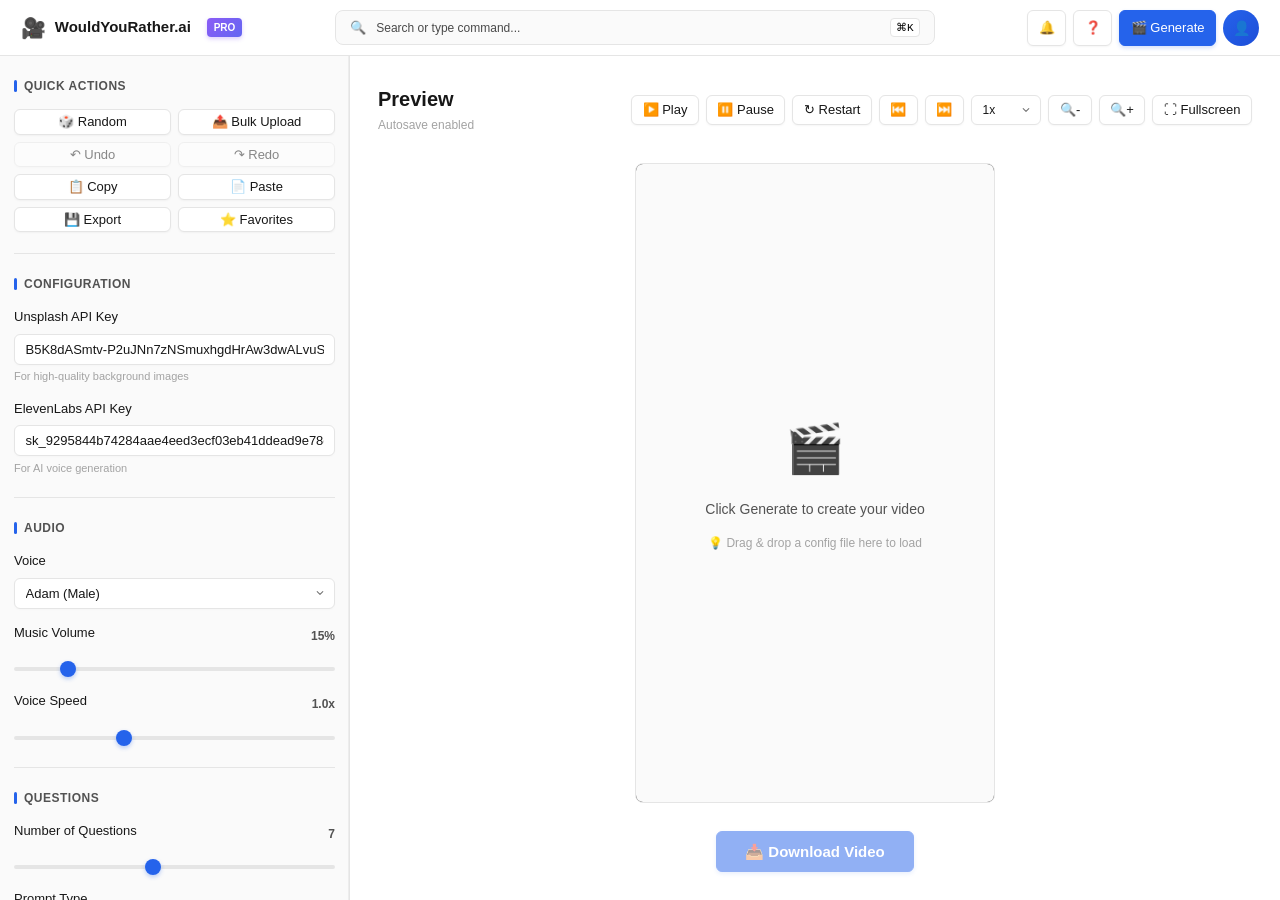
==== commit a87f4009: "Add food mode UI: Simple Fast Food & All Foods options Added user interface for selecting prompt typ" ====
--- a/src/index.html
+++ b/src/index.html
@@ -139,6 +139,34 @@
                             <span class="field-value" id="questionCountValue">3</span>
                         </div>
                         <input type="range" class="slider" id="questionCount" min="1" max="15" value="3">
+                    </div>
+
+                    <!-- Food Mode Selection -->
+                    <div class="field">
+                        <label class="label">Prompt Type</label>
+                        <div style="display: flex; flex-direction: column; gap: 0.5rem; margin-top: 0.5rem;">
+                            <label style="display: flex; align-items: center; cursor: pointer; padding: 0.5rem; background: var(--surface-1); border: 1px solid var(--border-subtle); border-radius: 6px; transition: all 0.2s;">
+                                <input type="radio" name="foodModeRadio" value="random" checked style="margin-right: 0.75rem;">
+                                <div>
+                                    <div style="font-weight: 500; color: var(--text-primary);">🎲 All Categories (1000+ prompts)</div>
+                                    <small style="color: var(--text-secondary); font-size: 11px;">Mix of everything - most variety</small>
+                                </div>
+                            </label>
+                            <label style="display: flex; align-items: center; cursor: pointer; padding: 0.5rem; background: var(--surface-1); border: 1px solid var(--border-subtle); border-radius: 6px; transition: all 0.2s;">
+                                <input type="radio" name="foodModeRadio" value="allFoods" style="margin-right: 0.75rem;">
+                                <div>
+                                    <div style="font-weight: 500; color: var(--text-primary);">🍔 All Foods (500+ prompts)</div>
+                                    <small style="color: var(--text-secondary); font-size: 11px;">Delicious foods only - meals, snacks, desserts</small>
+                                </div>
+                            </label>
+                            <label style="display: flex; align-items: center; cursor: pointer; padding: 0.5rem; background: var(--surface-1); border: 1px solid var(--border-subtle); border-radius: 6px; transition: all 0.2s;">
+                                <input type="radio" name="foodModeRadio" value="simpleFoods" style="margin-right: 0.75rem;">
+                                <div>
+                                    <div style="font-weight: 500; color: var(--text-primary);">🍕 Simple Fast Foods (100+ prompts)</div>
+                                    <small style="color: var(--text-secondary); font-size: 11px;">Basic favorites - pizza, burger, fries, etc.</small>
+                                </div>
+                            </label>
+                        </div>
                     </div>
                 </section>
 
